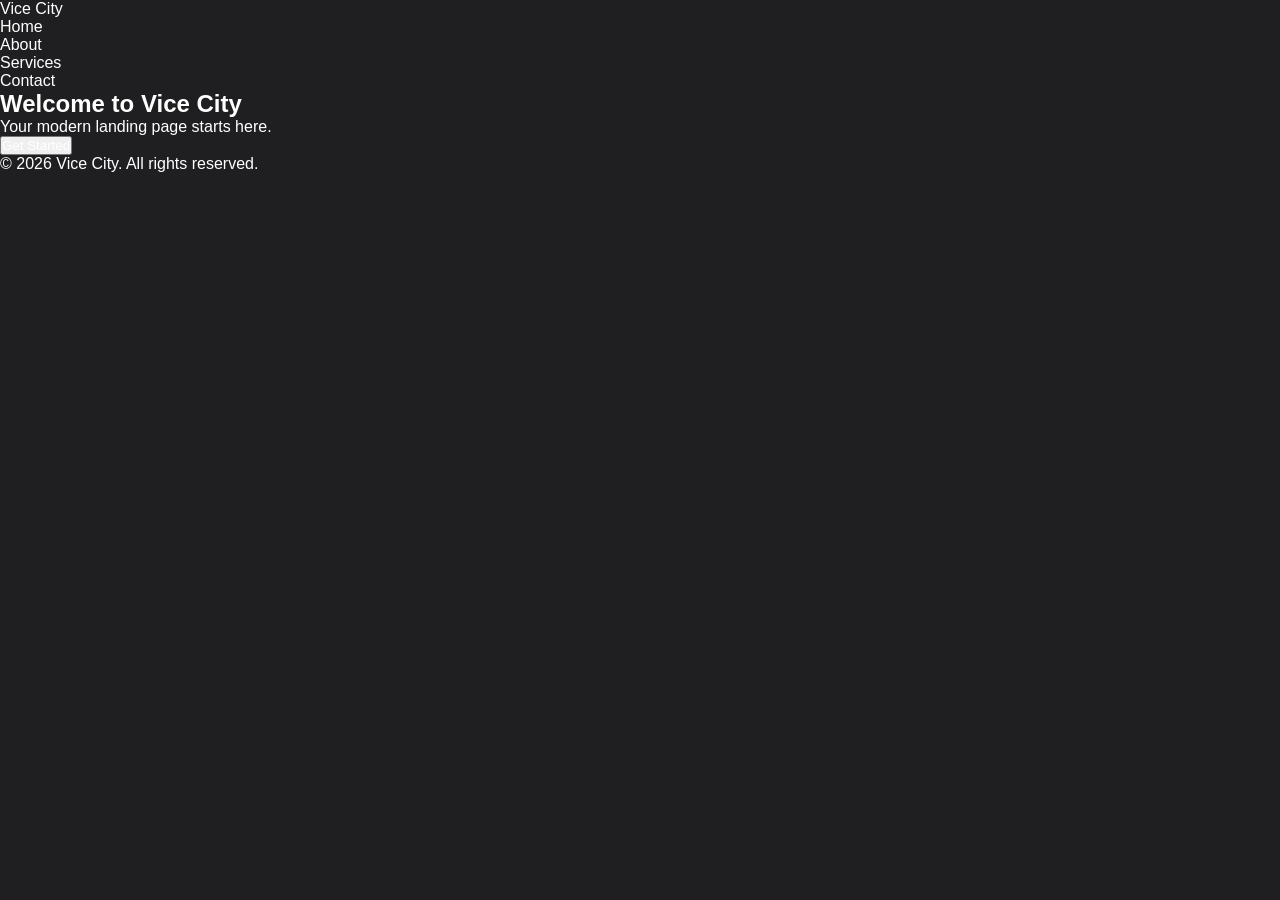
==== Front-End/index.html @ b7221a0b "frontEnt and folder arrengement" ====
<!DOCTYPE html>
<html lang="en">
  <head>
    <meta charset="UTF-8" />
    <meta name="viewport" content="width=device-width, initial-scale=1.0" />
    <title>Vice City</title>
    <link rel="stylesheet" href="style.css" />
  </head>
  <body>
    <header>
      <nav>
        <div class="logo">Vice City</div>
        <ul>
          <li><a href="#">Home</a></li>
          <li><a href="#">About</a></li>
          <li><a href="#">Services</a></li>
          <li><a href="#">Contact</a></li>
        </ul>
      </nav>
    </header>

    <main>
      <section class="hero">
        <h1>Welcome to Vice City</h1>
        <p>Your modern landing page starts here.</p>
        <button>Get Started</button>
      </section>
    </main>

    <footer>
      <p>© 2026 Vice City. All rights reserved.</p>
    </footer>
  </body>
</html>
---- Front-End/style.css ----
*{
    padding: 0;
    margin: 0;
    box-sizing: border-box;
    list-style: none;
    text-decoration: none;
    font-family: 'Montserrat', sans-serif;
    color: white;
    scroll-behavior: smooth;
}
html{
    width: 100%;
    height: 100%;
}
body{
    font-size: 1em;
    font-weight: 400;
    width: 100%;
    height: 100%;
    background-color: #1f1f21;
}
.flexOnly{
    display: flex;
}
.flexCenter{
    display: flex;
    justify-content: center;
    align-items: center;
}
.flexSpaceBetween{
    display: flex;
    justify-content: space-between;
    align-items: center;
}
.flexWrap{
    flex-wrap: wrap;
}
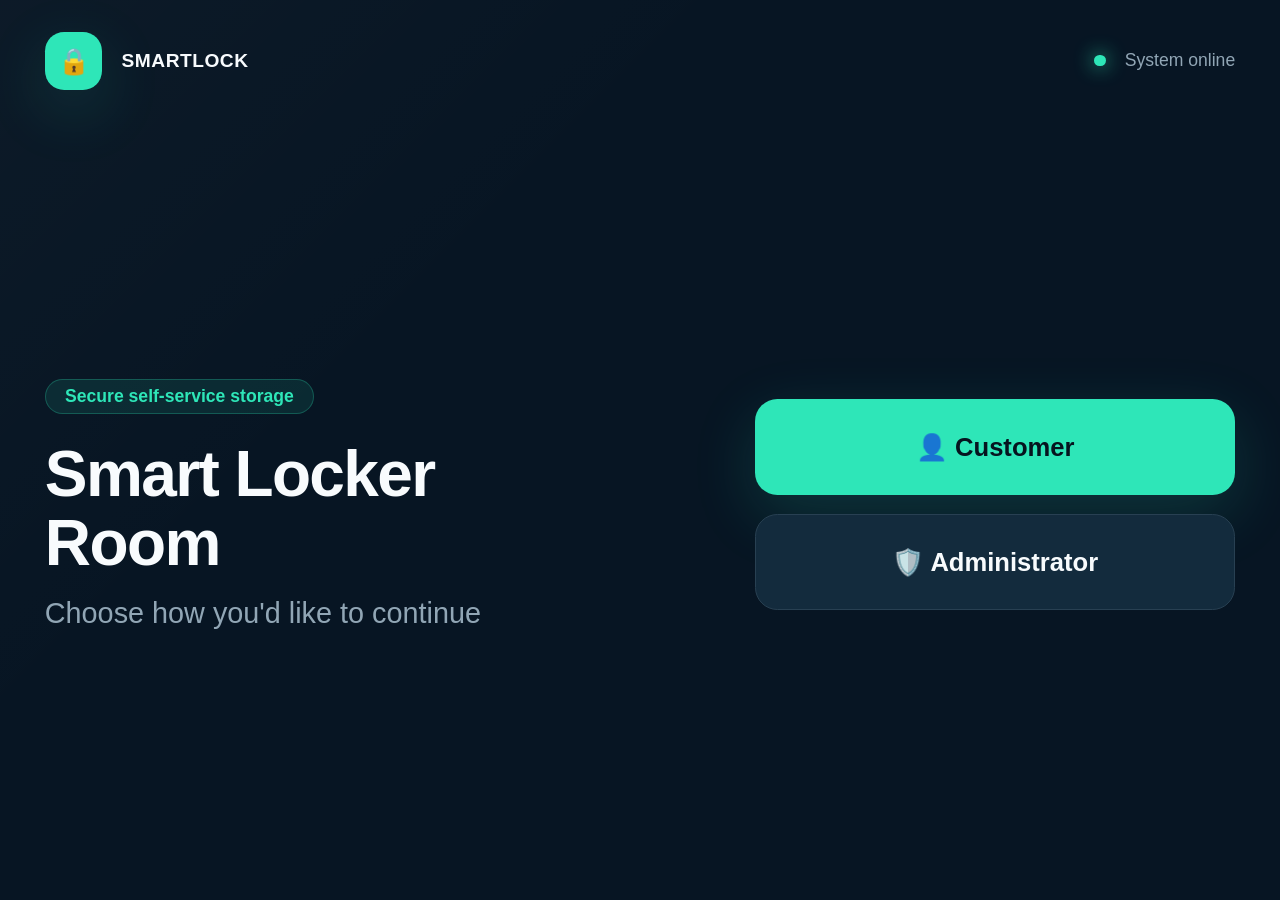
==== commit 9867624d: "AB complete FrontEnd no data fetch yet" ====
--- a/Front-End/index.html
+++ b/Front-End/index.html
@@ -1,34 +1,282 @@
 <!DOCTYPE html>
 <html lang="en">
-  <head>
-    <meta charset="UTF-8" />
-    <meta name="viewport" content="width=device-width, initial-scale=1.0" />
-    <title>Vice City</title>
-    <link rel="stylesheet" href="style.css" />
-  </head>
-  <body>
-    <header>
-      <nav>
-        <div class="logo">Vice City</div>
-        <ul>
-          <li><a href="#">Home</a></li>
-          <li><a href="#">About</a></li>
-          <li><a href="#">Services</a></li>
-          <li><a href="#">Contact</a></li>
-        </ul>
-      </nav>
+<head>
+  <meta charset="UTF-8">
+  <meta name="viewport" content="width=device-width, initial-scale=1.0">
+  <title>Smart Locker Room</title>
+  <link rel="stylesheet" href="style.css">
+</head>
+<body>
+
+  <main class="frame">
+    <!-- Header with Logo and Navigation -->
+    <header class="top">
+      <div class="logo">
+        <div class="logo-mark">🔒</div>
+        <span>SMARTLOCK</span>
+      </div>
+      <div class="top-right">
+        <span class="dot"></span>
+        <span class="cap muted">System online</span>
+        <button id="homeBtn" class="btn secondary home" data-go="welcome" hidden>
+          🏠 Home
+        </button>
+      </div>
     </header>
 
-    <main>
-      <section class="hero">
-        <h1>Welcome to Vice City</h1>
-        <p>Your modern landing page starts here.</p>
-        <button>Get Started</button>
-      </section>
-    </main>
-
-    <footer>
-      <p>© 2026 Vice City. All rights reserved.</p>
-    </footer>
-  </body>
-</html>
+    <!-- Screen 1: Welcome Screen -->
+    <section class="screen active" data-screen="welcome">
+      <div class="split">
+        <div class="hero">
+          <div class="pill">Secure self-service storage</div>
+          <h1 class="title">Smart Locker Room</h1>
+          <p class="subtitle muted">Choose how you'd like to continue</p>
+        </div>
+        <div class="actions">
+          <button class="btn primary lg" data-go="home">👤 Customer</button>
+          <button class="btn secondary lg" data-go="admin-login">🛡️ Administrator</button>
+        </div>
+      </div>
+    </section>
+
+    <!-- Screen 2: Home Screen -->
+    <section class="screen" data-screen="home">
+      <div class="split">
+        <div class="hero">
+          <div class="pill">Secure self-service storage</div>
+          <h1 class="title">Smart Locker Room</h1>
+          <p class="subtitle muted">Store your things securely</p>
+        </div>
+        <div class="actions">
+          <button class="btn primary lg" data-go="choose-locker">Rent a Locker</button>
+          <button class="btn secondary lg" data-go="login">Open My Locker</button>
+        </div>
+      </div>
+    </section>
+
+    <!-- Screen 3: Choose Locker -->
+    <section class="screen compact" data-screen="choose-locker">
+      <div class="col wide">
+        <h1 class="title center" id="chooseTitle">Choose a Locker</h1>
+        
+        <!-- View when lockers are available -->
+        <div id="chooseOk" class="col-fill">
+          <p class="cap muted center" id="availCount"></p>
+          <div class="grid2 mt4" id="lockerGrid"></div>
+          <div class="nav">
+            <button class="btn ghost" data-go="home">Back</button>
+            <button class="btn primary md w-next" id="chooseNext" data-go="details">Next</button>
+          </div>
+        </div>
+
+        <!-- View when no lockers are available -->
+        <div id="chooseNone" class="empty" hidden>
+          <div class="panel">
+            <p class="body strong">🔒 All lockers are currently in use</p>
+            <div id="earliestBox">
+              <p class="cap muted">Earliest availability in</p>
+              <div class="price accent" id="earliest"></div>
+              <p class="cap muted" id="earliestAt"></p>
+            </div>
+          </div>
+          <button class="btn secondary md w-done" data-go="home">Back to Options</button>
+        </div>
+      </div>
+    </section>
+
+    <!-- Screen 4: User Details Form -->
+    <section class="screen compact" data-screen="details">
+      <div class="col form">
+        <div class="row">
+          <h1 class="title">Your Details</h1>
+          <span class="pill" id="detailsLocker"></span>
+        </div>
+        <div class="grid2 mt5 gap4">
+          <div class="field">
+            <label class="label">Name</label>
+            <div class="box"></div>
+          </div>
+          <div class="field">
+            <label class="label">Phone Number</label>
+            <div class="box"></div>
+          </div>
+          <div class="field span2">
+            <label class="label">Create a PIN (4-6 digits)</label>
+            <div class="box"></div>
+          </div>
+        </div>
+        <div class="nav">
+          <button class="btn ghost" data-go="choose-locker">Back</button>
+          <button class="btn primary md w-next" data-go="duration">Next</button>
+        </div>
+      </div>
+    </section>
+
+    <!-- Screen 5: Select Rental Duration -->
+    <section class="screen compact" data-screen="duration">
+      <div class="col wide">
+        <h1 class="title center">How long do you need it?</h1>
+        <div class="grid2 mt4 gap2" id="durations"></div>
+        <div class="bar">
+          <div>
+            <div class="cap upper muted">Total</div>
+            <div class="price" id="total"></div>
+          </div>
+          <button class="btn primary md w-pay" data-go="payment">Pay</button>
+        </div>
+      </div>
+    </section>
+
+    <!-- Screen 6: Payment Screen -->
+    <section class="screen compact" data-screen="payment">
+      <div class="center-col">
+        <h1 class="title">Tap your card to pay</h1>
+        <div class="pay-icon mt5">📶</div>
+        <div class="price mt4">Total: <span id="payTotal"></span></div>
+        <p class="cap muted">Demo card only. No real payment.</p>
+      </div>
+    </section>
+
+    <!-- Screen 7: Success Screen -->
+    <section class="screen compact" data-screen="success">
+      <div class="col success">
+        <div class="badge-circle">✓</div>
+        <h1 class="title mt2" id="sTitle"></h1>
+        <p class="body muted">Put your items inside and close the door. It will lock automatically.</p>
+        <div class="panel inline mt2">
+          <div>
+            <div class="cap upper muted">Rental ends</div>
+            <div class="price accent" id="sEnd"></div>
+          </div>
+          <div class="sep"></div>
+          <div>
+            <div class="cap upper muted">Duration</div>
+            <div class="body strong" id="sDur"></div>
+          </div>
+        </div>
+        <button class="btn primary md w-done" style="margin-top:auto" data-go="welcome">Done</button>
+      </div>
+    </section>
+
+    <!-- Screen 8: Customer Login -->
+    <section class="screen compact" data-screen="login">
+      <div class="col form">
+        <h1 class="title center">Welcome back</h1>
+        <div class="grid mt6 gap4">
+          <div class="field">
+            <label class="label">Phone Number</label>
+            <div class="box">318-555-0142</div>
+          </div>
+          <div class="field">
+            <label class="label">PIN</label>
+            <div class="box">••••</div>
+          </div>
+        </div>
+        <div class="nav">
+          <button class="btn ghost" data-go="forgot">Forgot PIN?</button>
+          <button class="btn primary md w-next" data-go="rental">Continue</button>
+        </div>
+      </div>
+    </section>
+
+    <!-- Screen 9: Active Rental Dashboard -->
+    <section class="screen" data-screen="rental">
+      <div class="col wide">
+        <div class="row end">
+          <h1 class="title" id="rTitle"></h1>
+          <span class="pill lg-pill" id="rBadge"></span>
+        </div>
+        <div class="panel mt4 big">
+          <div>
+            <div class="cap upper muted">Time remaining</div>
+            <div class="timer" id="rTime"></div>
+          </div>
+          <div class="right">
+            <div class="cap upper muted">Rental ends</div>
+            <div class="price accent" id="rEnd"></div>
+          </div>
+        </div>
+        <div class="grid3 nav-auto">
+          <button class="btn primary lg" id="doorBtn" data-act="door">Unlock</button>
+          <button class="btn secondary lg" data-go="extend">Extend</button>
+          <button class="btn danger lg" id="endBtn" data-act="endhome">End Rental</button>
+        </div>
+      </div>
+    </section>
+
+    <!-- Screen 10: Extend Rental Duration -->
+    <section class="screen compact" data-screen="extend">
+      <div class="col wide">
+        <div class="row">
+          <h1 class="title">Extend Rental</h1>
+          <span class="pill" id="extBadge"></span>
+        </div>
+        <p class="cap muted">How much extra time do you need?</p>
+        <div class="grid2 mt3 gap2" id="extDurations"></div>
+        <div class="bar">
+          <div>
+            <div class="cap upper muted">Extension cost</div>
+            <div class="price" id="extTotal"></div>
+          </div>
+          <button class="btn primary md w-pay" data-go="extend-payment">Pay</button>
+        </div>
+      </div>
+    </section>
+
+    <!-- Screen 11: Extend Payment -->
+    <section class="screen compact" data-screen="extend-payment">
+      <div class="center-col">
+        <h1 class="title">Tap your card to pay</h1>
+        <div class="pay-icon mt5">📶</div>
+        <div class="price mt4">Extension: <span id="exPayTotal"></span></div>
+        <p class="cap muted" id="exPayNote"></p>
+        <p class="cap muted">Demo card only. No real payment.</p>
+      </div>
+    </section>
+
+    <!-- Screen 12: Forgot PIN Screen -->
+    <section class="screen" data-screen="forgot">
+      <div class="center-col">
+        <div class="badge-circle outline">?</div>
+        <h1 class="title mt4">Forgot your PIN?</h1>
+        <p class="subtitle muted mt3" id="forgotText"></p>
+        <button class="btn primary md w-done mt7" id="contactBtn" data-act="contact">Contact Admin</button>
+      </div>
+    </section>
+
+    <!-- Screen 13: Administrator Login -->
+    <section class="screen compact" data-screen="admin-login">
+      <div class="col form">
+        <div class="center">
+          <div class="badge-circle tint">🛡️</div>
+          <h1 class="title center">Administrator Login</h1>
+        </div>
+        <div class="grid2 mt5 gap4">
+          <div class="field">
+            <label class="label">Username</label>
+            <div class="box"></div>
+          </div>
+          <div class="field">
+            <label class="label">Password</label>
+            <div class="box"></div>
+          </div>
+        </div>
+        <button class="btn primary md w-done" style="margin:auto auto 0" data-go="admin">Sign In</button>
+      </div>
+    </section>
+
+    <!-- Screen 14: Administrator Dashboard -->
+    <section class="screen compact" data-screen="admin">
+      <div class="col-fill">
+        <div class="row">
+          <h1 class="title">Administrator</h1>
+          <span class="cap muted" id="adminCount"></span>
+        </div>
+        <div class="grid2 mt3" id="adminGrid" style="flex:1"></div>
+      </div>
+    </section>
+  </main>
+
+  <script src="script.js"></script>
+</body>
+</html>
--- a/Front-End/style.css
+++ b/Front-End/style.css
@@ -1,37 +1,727 @@
+:root{
+  --ink:#06141f;
+  --canvas:#071523;
+  --canvas-deep:#040d16;
+  --surface:#0d2131;
+  --surface-raised:#132b3d;
+  --surface-deep:#091a28;
+  --stroke:#284052;
+  --white:#f8fbfd;
+  --muted:#91a6b5;
+  --muted-bright:#bed0db;
+  --accent:#2ee6b8;
+  --accent-strong:#52f0c8;
+  --accent-soft:#5ce8c5;
+  --accent-tint:rgb(46 230 184/.1);
+  --accent-border:rgb(46 230 184/.25);
+  --accent-ring:rgb(46 230 184/.28);
+  --danger:#ff8e93;
+  --danger-soft:rgb(255 90 99/.1);
+  --danger-border:rgb(255 90 99/.25);
+  --danger-hover:rgb(255 90 99/.16);
+  --warning:#ffd479;
+  --warning-soft:rgb(255 188 66/.12);
+  --warning-border:rgb(255 188 66/.25);
+  --warning-hover:rgb(255 188 66/.2);
+  --shadow-accent:0 .75rem 2.5rem rgb(46 230 184/.16);
+  --shadow-panel:0 1.25rem 3rem rgb(0 0 0/.18);
+}
+
 *{
-    padding: 0;
-    margin: 0;
-    box-sizing: border-box;
-    list-style: none;
-    text-decoration: none;
-    font-family: 'Montserrat', sans-serif;
-    color: white;
-    scroll-behavior: smooth;
-}
+  box-sizing:border-box
+}
+
 html{
-    width: 100%;
-    height: 100%;
-}
+  font-size:max(12px,min(calc(100vw / 50),calc(100vh / 30)))
+}
+
+html,body{
+  height:100%
+}
+
 body{
-    font-size: 1em;
-    font-weight: 400;
-    width: 100%;
-    height: 100%;
-    background-color: #1f1f21;
-}
-.flexOnly{
-    display: flex;
-}
-.flexCenter{
-    display: flex;
-    justify-content: center;
-    align-items: center;
-}
-.flexSpaceBetween{
-    display: flex;
-    justify-content: space-between;
-    align-items: center;
-}
-.flexWrap{
-    flex-wrap: wrap;
+  margin:0;
+  overflow:hidden;
+  background:var(--canvas-deep);
+  color:var(--white);
+  font-family:"Inter","SF Pro Display","Segoe UI",sans-serif;-webkit-font-smoothing:antialiased
+}
+
+[hidden] {
+  display: none !important;
+}
+
+h1,p{
+  margin:0
+}
+
+button{
+  font-family:inherit
+}
+
+/* Frame */
+.frame{
+  position:relative;
+  display:flex;
+  flex-direction:column;
+  overflow:hidden;
+  width:100vw;
+  height:100vh;
+  padding:1.25rem 1.75rem 1.5rem;
+  background:linear-gradient(135deg,rgb(255 255 255/.025),transparent 35%),var(--canvas)
+}
+
+.ambient{
+  position:absolute;
+  pointer-events:none;
+  border-radius:50%;
+  filter:blur(.125rem)
+}
+
+.ambient.left{
+  width:20rem;
+  height:20rem;
+  left:-12rem;
+  bottom:-13rem;
+  background:radial-gradient(circle,rgb(46 230 184/.13),transparent 68%)
+}
+
+.ambient.right{
+  width:24rem;
+  height:24rem;
+  right:-15rem;
+  top:-16rem;
+  background:radial-gradient(circle,rgb(46 230 184/.09),transparent 68%)
+}
+
+.top{
+  position:relative;
+  z-index:1;
+  display:flex;
+  align-items:center;
+  justify-content:space-between
+}
+
+.logo,.top-right{
+  display:flex;
+  align-items:center;
+  gap:.75rem
+}
+
+.logo span{
+  font-size:.75rem;
+  font-weight:700;
+  letter-spacing:.025em
+}
+
+.logo-mark{
+  display:flex;
+  align-items:center;
+  justify-content:center;
+  width:2.25rem;
+  height:2.25rem;
+  border-radius:.75rem;
+  background:var(--accent);
+  color:var(--ink);
+  box-shadow:var(--shadow-accent)
+}
+
+.logo-mark svg{
+  width:1.25rem;
+  height:1.25rem
+}
+
+.dot{
+  width:.4375rem;
+  height:.4375rem;
+  border-radius:50%;
+  background:var(--accent);
+  box-shadow:0 0 .75rem var(--accent)
+}
+
+.ic{
+  fill:none;
+  stroke:currentColor;
+  stroke-width:2;
+  stroke-linecap:round;
+  stroke-linejoin:round
+}
+
+/* Screens */
+.screen{
+  position:relative;
+  z-index:1;
+  display:none;
+  flex:1;
+  min-height:0;
+  flex-direction:column;
+  padding-top:2.25rem
+}
+
+.screen.compact{
+  padding-top:1rem
+}
+
+.screen.active{
+  display:flex
+}
+
+.split{
+  flex:1;
+  display:flex;
+  align-items:center;
+  justify-content:space-between;
+  gap:3rem
+}
+
+.hero{
+  max-width:22rem
+}
+
+.actions{
+  display:flex;
+  flex-direction:column;
+  gap:.75rem;
+  width:18.75rem
+}
+
+.col{
+  display:flex;
+  flex-direction:column;
+  flex:1;
+  margin:0 auto
+}
+
+.col.wide{
+  width:38rem
+}
+
+.col.form{
+  width:31rem
+}
+
+.col.success{
+  width:32rem;
+  align-items:center;
+  text-align:center;
+  padding-bottom:.25rem
+}
+
+.col-fill{
+  display:flex;
+  flex-direction:column;
+  flex:1
+}
+
+.center-col{
+  flex:1;
+  display:flex;
+  flex-direction:column;
+  align-items:center;
+  justify-content:center;
+  text-align:center;
+  max-width:32rem;
+  margin:0 auto
+}
+
+.row{
+  display:flex;
+  align-items:center;
+  justify-content:space-between
+}
+
+.row.end{
+  align-items:flex-end
+}
+
+.grid{
+  display:flex;
+  flex-direction:column
+}
+
+.grid2{
+  display:flex;
+  flex-wrap:wrap;
+  gap:.75rem
+}
+
+.grid2 > *{
+  flex:1 1 calc(50% - .375rem)
+}
+
+.grid3{
+  display:flex;
+  gap:.75rem
+}
+
+.grid3 > *{
+  flex:1
+}
+
+.span2{
+  flex:1 1 100% !important
+}
+
+.gap2{
+  gap:.5rem
+}
+
+.gap4{
+  gap:1rem
+}
+
+.mt2{
+  margin-top:.5rem
+}
+.mt3{
+  margin-top:.75rem
+}
+.mt4{
+  margin-top:1rem
+}
+.mt5{
+  margin-top:1.25rem
+}
+.mt6{
+  margin-top:1.5rem
+}
+.mt7{
+  margin-top:1.75rem
+}
+.center{
+  text-align:center
+}
+.right{
+  text-align:right
+}
+.nav,.nav-auto{
+  margin-top:auto;
+  display:flex;
+  align-items:center;
+  justify-content:space-between
+}
+.nav-auto{
+  display:flex
+}
+
+/* Type */
+.title{
+  font-size:2.5rem;
+  font-weight:700;
+  line-height:1.08;
+  letter-spacing:-.025em
+}
+
+.subtitle{
+  font-size:1.125rem;
+  margin-top:.75rem
+}
+.hero .pill{
+  margin-bottom:1rem
+}
+.body{
+  font-size:.9375rem
+}
+.strong{
+  font-weight:600
+}
+.cap{
+  font-size:.6875rem
+}
+.upper{
+  text-transform:uppercase;
+  letter-spacing:.1em
+}
+.ct{
+  font-size:1.25rem
+}
+.price{
+  font-size:1.5rem;
+  font-weight:700
+}
+
+.timer{
+  font-size:2.5rem;
+  font-weight:700;
+  letter-spacing:-.025em;
+  margin-top:.25rem
+}
+.muted{
+  color:var(--muted)
+}
+.accent{
+  color:var(--accent)
+}
+.col-fill>.center+*,.col>p.cap{
+  margin-top:.25rem
+}
+
+/* Buttons */
+.btn{
+  display:flex;
+  align-items:center;
+  justify-content:center;
+  gap:.75rem;
+  border:1px solid transparent;
+  border-radius:.875rem;
+  font-size:1rem;
+  font-weight:600;
+  cursor:pointer;
+  user-select:none;
+  transition:.2s;
+  color:var(--white);
+  background:none;
+  padding:0 1rem
+}
+.btn:focus-visible,.card:focus-visible{
+  outline:none;
+  box-shadow:0 0 0 4px var(--accent-ring)
+}
+.btn:disabled{
+  opacity:.4;
+  cursor:not-allowed
+}
+.primary{
+  background:var(--accent);
+  color:var(--ink);
+  box-shadow:var(--shadow-accent)
+}.primary:hover:not(:disabled){
+  background:var(--accent-strong)
+}
+.secondary{
+  background:var(--surface-raised);
+  border-color:var(--stroke)
+}.secondary:hover:not(:disabled){
+  border-color:var(--accent-soft)
+}
+.ghost{
+  color:var(--muted);
+  font-size:.9375rem;
+  text-decoration:underline;
+  text-decoration-color:var(--stroke);
+  text-underline-offset:4px;
+  padding:.75rem 1rem
+}
+
+.ghost:hover{
+  color:var(--white)
+}
+
+.danger{
+  background:var(--danger-soft);
+  color:var(--danger);
+  border-color:var(--danger-border)
+}.danger:hover:not(:disabled){
+  background:var(--danger-hover)
+}
+.warn{
+  background:var(--warning-soft);
+  color:var(--warning);
+  border-color:var(--warning-border)
+}.warn:hover:not(:disabled){
+  background:var(--warning-hover)
+}
+.lg{
+  height:3.75rem
+}
+.md{
+  height:3.25rem;
+  font-size:.9375rem
+}
+.sm{
+  height:2.5rem;
+  font-size:.6875rem;
+  padding:0
+}
+.w-next{
+  width:10rem
+}
+.w-pay{
+  width:9rem
+}
+.w-done{
+  width:14rem
+}
+.home{
+  height:2rem;
+  border-radius:999px;
+  padding:0 .75rem;
+  font-size:.6875rem;
+  gap:.5rem
+}
+.dur{
+  height:2.75rem;
+  justify-content:space-between;
+  padding:0 1.125rem;
+  font-size:.9375rem
+}
+.dim{
+  color:rgb(6 20 31/.7)
+}
+
+.bright{
+  color:var(--muted-bright)
+}
+
+/* Pills, cards, panels */
+.pill{
+  display:inline-flex;
+  align-items:center;
+  gap:.5rem;
+  padding:.25rem .75rem;
+  border:1px solid var(--accent-border);
+  border-radius:999px;
+  background:var(--accent-tint);
+  color:var(--accent);
+  font-size:.6875rem;
+  font-weight:600
+}
+
+.pill i{
+  width:.5rem;
+  height:.5rem;
+  border-radius:50%;
+  background:var(--accent)
+}
+.pill.sm{
+  margin-top:.5rem;
+  padding:.125rem .625rem
+}
+.pill.sm i{
+  width:.375rem;
+  height:.375rem
+}
+.lg-pill{
+  padding:.5rem 1rem
+}
+.card{
+  display:block;
+  width:100%;
+  text-align:left;
+  padding:1rem;
+  border:1px solid var(--stroke);
+  border-radius:1rem;
+  background:var(--surface);
+  color:var(--white);
+  cursor:pointer;
+  transition:.2s
+}
+.card:hover{
+  border-color:var(--accent-soft)
+}
+.card.sel{
+  border-color:var(--accent);
+  background:var(--accent-tint);
+  box-shadow:var(--shadow-accent)
+}
+
+.card .row{
+  width:100%
+}
+.tick{
+  display:flex;
+  align-items:center;
+  justify-content:center;
+  width:1.25rem;
+  height:1.25rem;
+  border-radius:50%;
+  background:var(--accent);
+  color:var(--ink)
+}
+.tick svg{
+  width:.75rem;
+  height:.75rem;
+  stroke-width:3
+}
+.panel{
+  padding:1.5rem;
+  border:1px solid var(--stroke);
+  border-radius:1rem;
+  background:var(--surface);
+  box-shadow:var(--shadow-panel);
+  display:flex;
+  flex-direction:column;
+  align-items:center;
+  gap:.5rem
+}
+.panel.big{
+  flex-direction:row;
+  justify-content:space-between;
+  align-items:flex-end;
+  padding:1.125rem;
+  gap:0
+}
+.panel.inline{
+  flex-direction:row;
+  padding:.75rem 1.25rem;
+  gap:.5rem;
+  text-align:left
+}
+.sep{
+  width:1px;
+  height:2rem;
+  background:var(--stroke);
+  margin:0 .75rem
+}
+.empty{
+  flex:1;
+  display:flex;
+  flex-direction:column;
+  align-items:center;
+  justify-content:center;
+  gap:1.25rem;
+  text-align:center
+}
+.bar{
+  margin-top:auto;
+  display:flex;
+  align-items:center;
+  justify-content:space-between;
+  padding:.75rem 1.25rem;
+  border:1px solid var(--stroke);
+  border-radius:1rem;
+  background:var(--surface)
+}
+.field .label{
+  margin-bottom:.5rem;
+  font-size:.6875rem;
+  font-weight:600;
+  text-transform:uppercase;
+  letter-spacing:.1em;
+  color:var(--muted)
+}
+.box{
+  display:flex;
+  align-items:center;
+  height:3rem;
+  padding:0 .875rem;
+  border:1px solid var(--stroke);
+  border-radius:.75rem;
+  background:var(--surface);
+  font-size:.9375rem;
+  font-weight:500;
+  box-shadow:inset 0 1px rgb(255 255 255/.02)
+}
+.badge-circle{
+  display:flex;
+  align-items:center;
+  justify-content:center;
+  width:3.25rem;
+  height:3.25rem;
+  border-radius:50%;
+  background:var(--accent);
+  color:var(--ink);
+  box-shadow:var(--shadow-accent);
+  margin:0 auto
+}
+
+.badge-circle.outline{
+  background:var(--surface);
+  color:var(--accent);
+  border:1px solid var(--stroke);
+  box-shadow:none
+}
+
+.badge-circle.tint{
+  background:var(--accent-tint);
+  color:var(--accent);
+  border:1px solid var(--accent-border);
+  box-shadow:none;
+  margin-bottom:.75rem
+}
+
+.col.success .body{
+  margin-top:.375rem;
+  line-height:1.35
+}
+
+/* Payment */
+.pay-icon{
+  position:relative;
+  display:flex;
+  align-items:center;
+  justify-content:center;
+  width:5.5rem;
+  height:5.5rem;
+  border-radius:1.5rem;
+  background:var(--accent);
+  color:var(--ink);
+  box-shadow:var(--shadow-accent)
+}
+.pulse{
+  position:absolute;
+  inset:-.5rem;
+  border:1px solid var(--accent-border);
+  border-radius:2rem;
+  animation:pulse 1.4s ease-out infinite
+}
+
+@keyframes pulse{
+  0%{
+    transform:scale(.9);
+    opacity:0
+  }
+  35%{
+    opacity:1
+  }
+  100%{
+    transform:scale(1.2);
+    opacity:0
+  }
+}
+
+/* Admin */
+.acard{
+  display:flex;
+  flex-direction:column;
+  padding:.75rem;
+  border:1px solid var(--stroke);
+  border-radius:1rem;
+  background:var(--surface);
+  box-shadow:var(--shadow-panel)
+}
+.tag{
+  padding:.125rem .5rem;
+  border-radius:999px;
+  font-size:.6875rem;
+  font-weight:600
+}
+.tag.ok{
+  background:var(--accent-tint);
+  color:var(--accent)
+}
+.tag.warn{
+  background:var(--warning-soft);
+  color:var(--warning)
+}
+.tag.danger{
+  background:var(--danger-soft);
+  color:var(--danger);
+  border:1px solid var(--danger-border)
+}
+.stat{
+  display:flex;
+  margin-top:.5rem;
+  padding:.5rem 0;
+  border:1px solid var(--stroke);
+  border-radius:.75rem;
+  background:var(--surface-deep);
+  text-align:center;
+  font-size:.6875rem;
+  color:var(--muted)
+}
+.stat div{
+  flex:1
+}
+.stat div:first-child{
+  border-right:1px solid var(--stroke)
+}
+.acts{
+  margin-top:auto;
+  padding-top:.5rem;
+  display:flex;
+  gap:.375rem
+}
+.acts > *{
+  flex:1
 }
